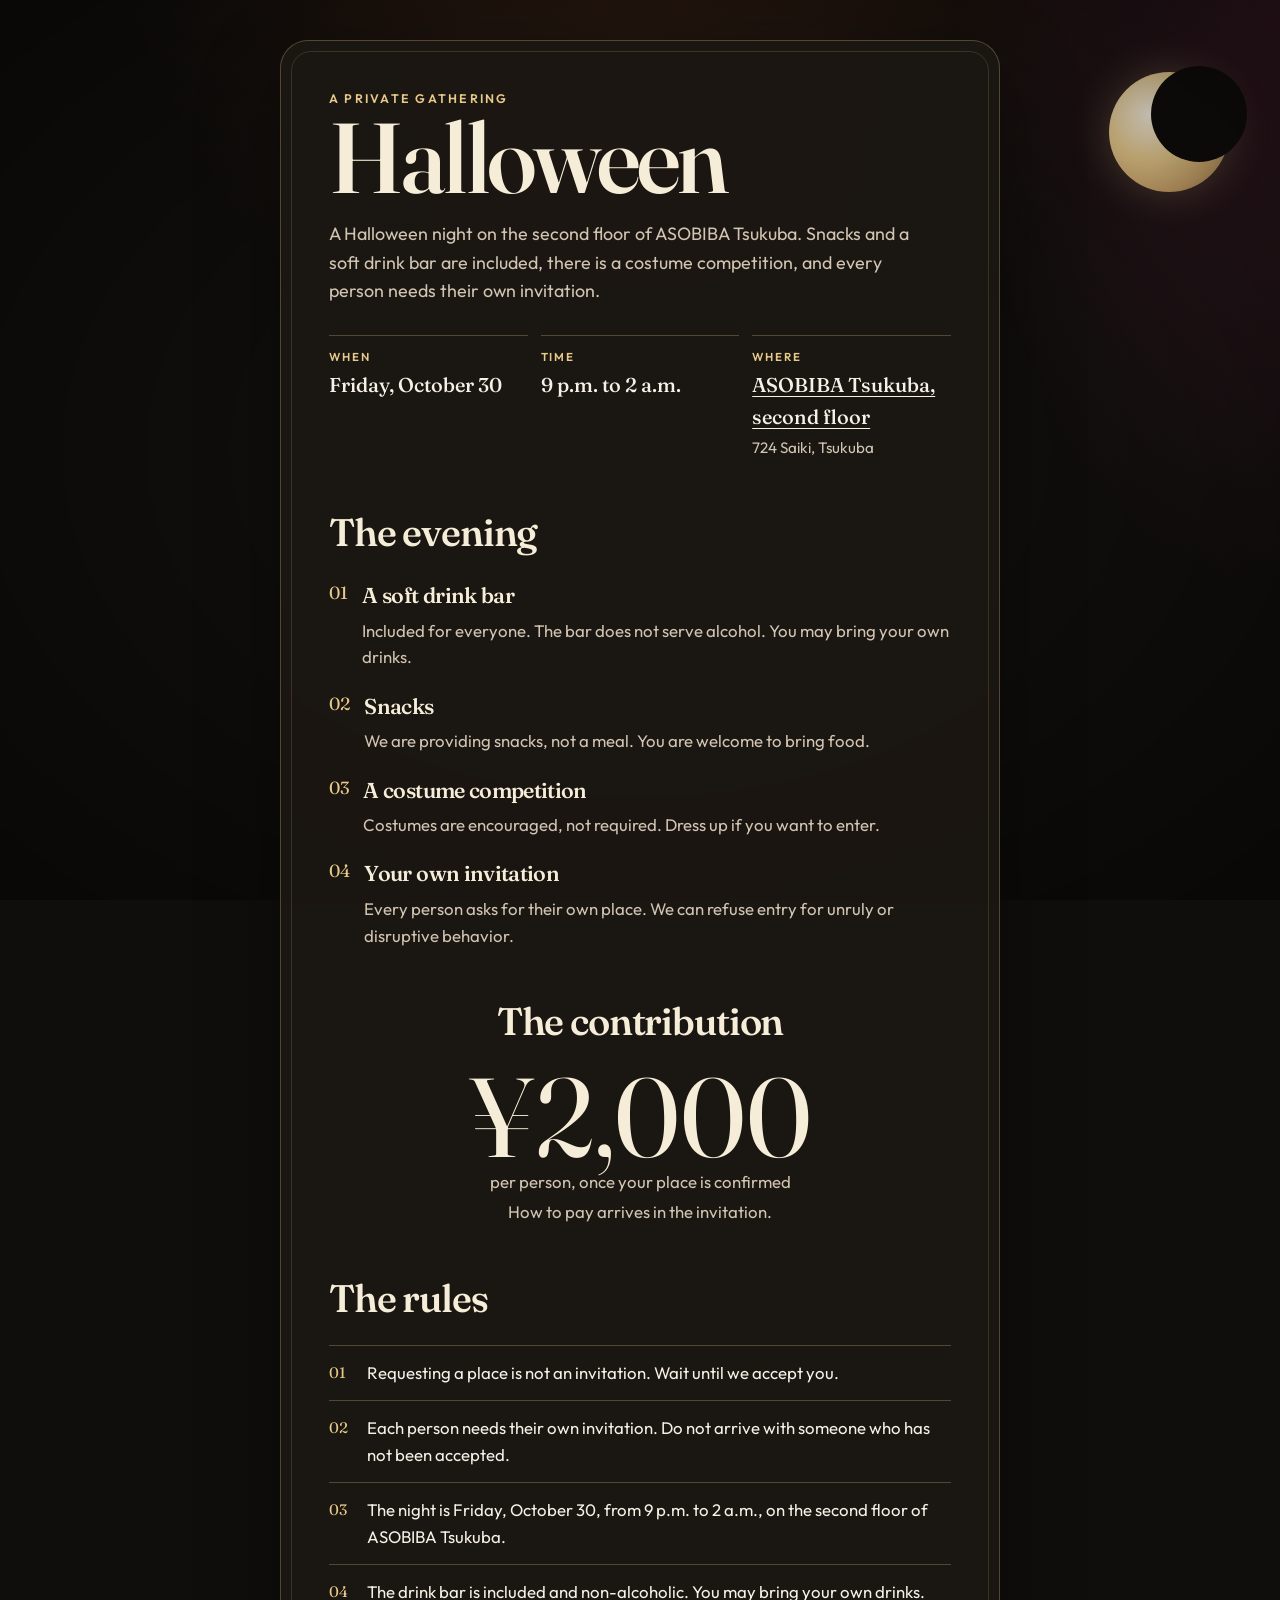
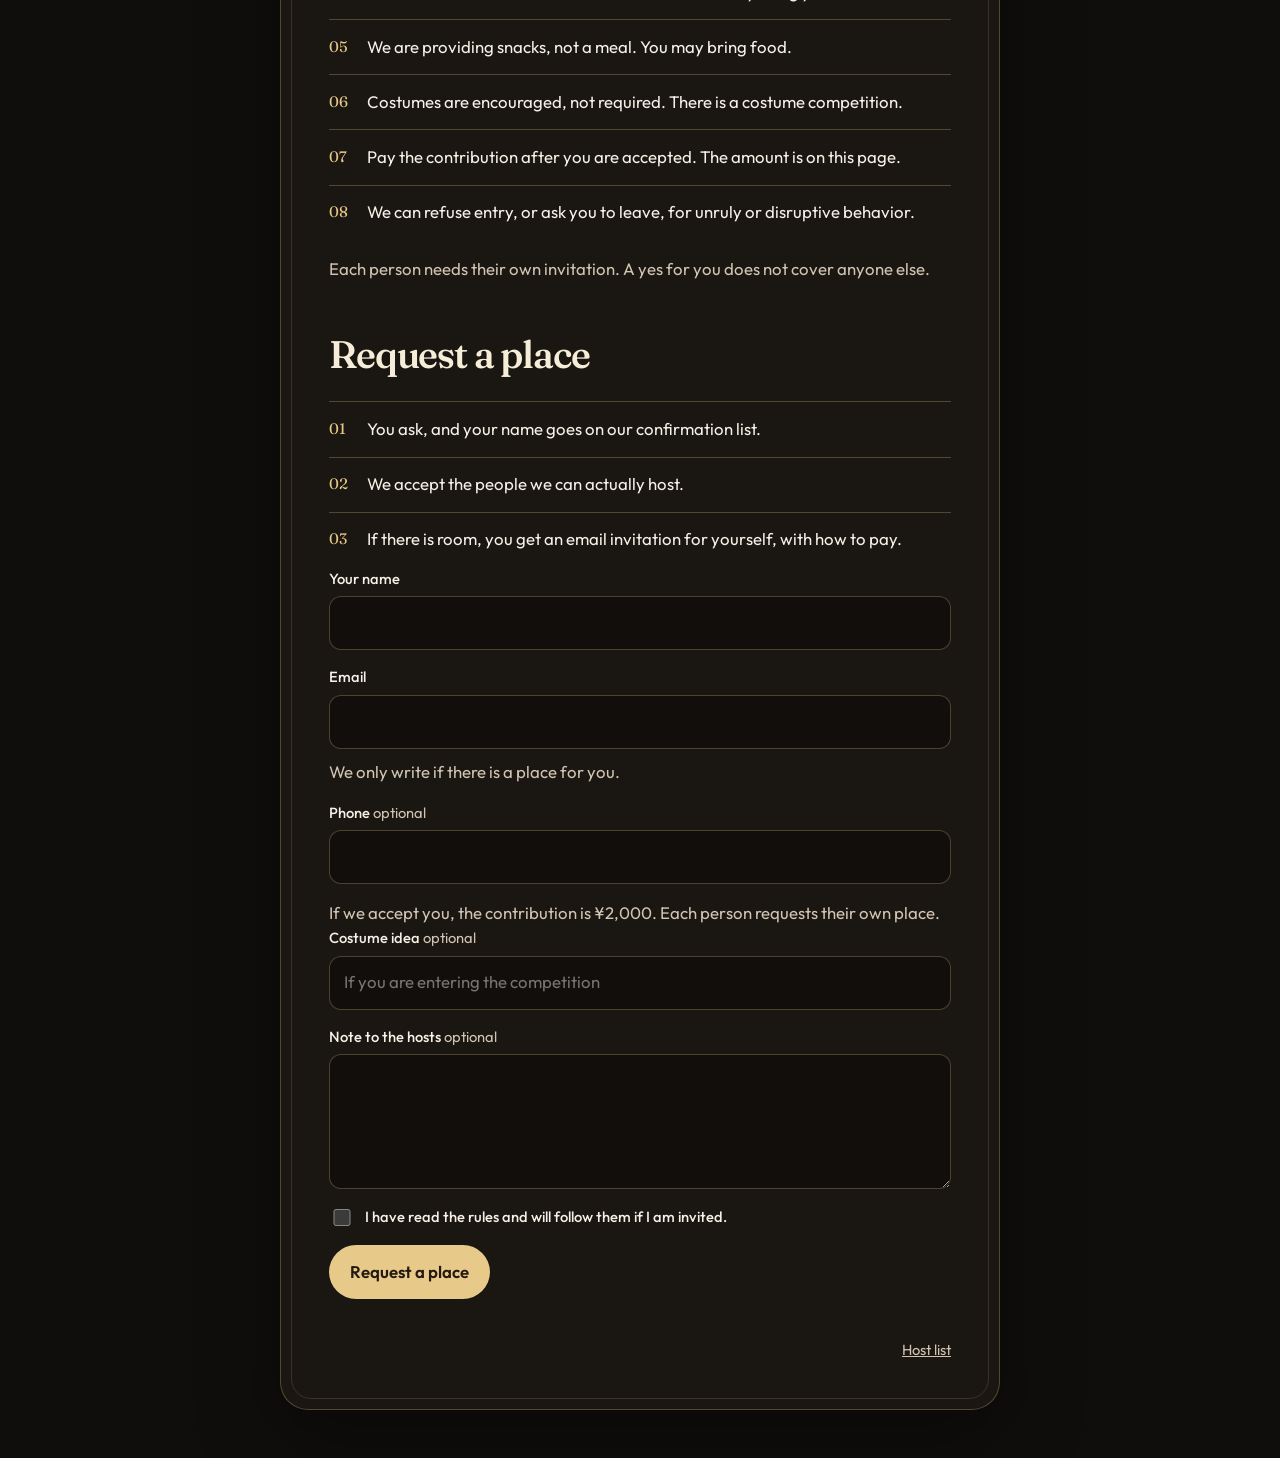
==== index.html @ a23dc23e "Publish the Halloween invitation so guests can request a place. Co-authored-by: Cursor <cursoragent@" ====
<!DOCTYPE html>
<html lang="en">
  <head>
    <meta charset="utf-8" />
    <meta name="viewport" content="width=device-width, initial-scale=1" />
    <title>Halloween — request a place</title>
    <meta
      name="description"
      content="Halloween at ASOBIBA Tsukuba on Friday, October 30, with snacks, a soft drink bar, and a costume competition. Request your own place."
    />
    <meta name="theme-color" content="#100e0c" />
    <link rel="icon" href="favicon.svg" type="image/svg+xml" />
    <link rel="preconnect" href="https://fonts.googleapis.com" />
    <link rel="preconnect" href="https://fonts.gstatic.com" crossorigin />
    <link
      href="https://fonts.googleapis.com/css2?family=Fraunces:opsz,wght@9..144,500;9..144,620&family=Outfit:wght@300;400;500;600&display=swap"
      rel="stylesheet"
    />
    <link rel="stylesheet" href="css/styles.css" />
  </head>
  <body>
    <div class="sky" aria-hidden="true">
      <div class="moon"></div>
    </div>
    <main class="card">
      <p class="banner" id="demo-banner" hidden></p>

      <header class="hero">
        <p class="eyebrow" id="host-line"></p>
        <h1 id="party-name"></h1>
        <p class="lede" id="lede"></p>
        <ul class="facts" id="facts"></ul>
      </header>

      <section class="section" aria-labelledby="evening-title">
        <h2 id="evening-title">The evening</h2>
        <div class="offers" id="offerings"></div>
      </section>

      <section class="section price-block" aria-labelledby="price-title">
        <h2 id="price-title">The contribution</h2>
        <p class="price"><span id="price-amount"></span></p>
        <p class="price-note" id="price-note"></p>
        <p class="quiet" id="payment-public"></p>
      </section>

      <section class="section" aria-labelledby="rules-title">
        <h2 id="rules-title">The rules</h2>
        <ol class="rules" id="rules"></ol>
        <p class="quiet" id="capacity-note"></p>
      </section>

      <section class="section" aria-labelledby="request-title">
        <h2 id="request-title">Request a place</h2>
        <ol class="steps">
          <li>You ask, and your name goes on our confirmation list.</li>
          <li>We accept the people we can actually host.</li>
          <li>If there is room, you get an email invitation for yourself, with how to pay.</li>
        </ol>

        <form id="request-form" novalidate>
          <div class="field">
            <label for="name">Your name</label>
            <input id="name" name="name" type="text" autocomplete="name" maxlength="80" required />
          </div>
          <div class="field">
            <label for="email">Email</label>
            <input id="email" name="email" type="email" autocomplete="email" maxlength="120" required />
            <p class="hint">We only write if there is a place for you.</p>
          </div>
          <div class="field">
            <label for="phone">Phone <span class="optional">optional</span></label>
            <input id="phone" name="phone" type="tel" autocomplete="tel" maxlength="40" />
          </div>
          <p class="hint" id="estimate"></p>
          <div class="field">
            <label for="costume">Costume idea <span class="optional">optional</span></label>
            <input
              id="costume"
              name="costume"
              type="text"
              maxlength="140"
              placeholder="If you are entering the competition"
            />
          </div>
          <div class="field">
            <label for="note">Note to the hosts <span class="optional">optional</span></label>
            <textarea id="note" name="note" maxlength="400" rows="4"></textarea>
          </div>
          <div class="hp" aria-hidden="true">
            <label for="company">Company website</label>
            <input id="company" name="company" type="text" tabindex="-1" autocomplete="off" />
          </div>
          <label class="check">
            <input id="agreed" name="agreed" type="checkbox" value="yes" required />
            <span>I have read the rules and will follow them if I am invited.</span>
          </label>
          <p class="form-error" id="form-error" role="alert" hidden></p>
          <button class="button" id="submit-request" type="submit">Request a place</button>
        </form>

        <div class="success" id="success" hidden>
          <p class="eyebrow">On the list</p>
          <h3>We have your request.</h3>
          <p>
            This is not an invitation yet. If we can host you, we will email
            <strong id="success-email"></strong>
            with how to pay <strong id="success-price"></strong>. This invitation is for you only.
          </p>
        </div>
      </section>

      <footer class="footer">
        <a href="admin.html">Host list</a>
      </footer>
    </main>
    <noscript>
      <p class="card">This invitation needs JavaScript so the request form can run.</p>
    </noscript>
    <script src="js/config.js"></script>
    <script src="js/api.js"></script>
    <script src="js/main.js"></script>
  </body>
</html>
---- css/styles.css ----
:root {
  --bg: #100e0c;
  --paper: rgba(28, 23, 19, 0.92);
  --line: rgba(231, 201, 138, 0.28);
  --gold: #e7c98a;
  --gold-strong: #f6edd8;
  --ember: #d4652f;
  --text: #f6f0e6;
  --muted: #d2c4b2;
  --sage: #c5d2b4;
  --danger: #f0c2b6;
  --shadow: 0 30px 80px rgba(0, 0, 0, 0.35);
  --serif: "Fraunces", "Iowan Old Style", Palatino, Georgia, serif;
  --sans: Outfit, "Avenir Next", "Segoe UI", sans-serif;
}

* { box-sizing: border-box; }

[hidden] { display: none !important; }

html { scroll-behavior: smooth; }

body {
  margin: 0;
  min-height: 100vh;
  color: var(--text);
  color-scheme: dark;
  font-family: var(--sans);
  font-weight: 400;
  font-size: 1.05rem;
  line-height: 1.6;
  background:
    radial-gradient(ellipse 80% 45% at 50% -10%, rgba(212, 101, 47, 0.2), transparent 55%),
    radial-gradient(ellipse 42% 32% at 100% 0%, rgba(92, 36, 62, 0.45), transparent 60%),
    var(--bg);
}

body::after {
  content: "";
  position: fixed;
  inset: 0;
  pointer-events: none;
  background: radial-gradient(ellipse at center, transparent 45%, rgba(0, 0, 0, 0.42) 100%);
}

.sky {
  position: fixed;
  z-index: 0;
  inset: 0;
  pointer-events: none;
}

.moon {
  position: absolute;
  top: 8vh;
  right: max(4vw, 24px);
  width: 92px;
  height: 92px;
  border-radius: 50%;
  background:
    radial-gradient(circle at 35% 35%, #fff8ea, #e7c98a 42%, #c9a36a 70%, #8d6b3e);
  box-shadow: 0 0 40px rgba(231, 201, 138, 0.28);
}

.moon::after {
  content: "";
  position: absolute;
  width: 74px;
  height: 74px;
  border-radius: 50%;
  background: var(--bg);
  top: -6px;
  right: -18px;
}

.card {
  position: relative;
  z-index: 1;
  width: min(720px, calc(100% - 1.5rem));
  margin: 2.5rem auto 3rem;
  padding: clamp(1.4rem, 4vw, 3rem);
  background: var(--paper);
  border: 1px solid var(--line);
  border-radius: 28px;
  box-shadow: var(--shadow);
  backdrop-filter: blur(8px);
}

.card::before {
  content: "";
  position: absolute;
  inset: 10px;
  border: 1px solid rgba(231, 201, 138, 0.16);
  border-radius: 20px;
  pointer-events: none;
}

.card-wide { width: min(920px, calc(100% - 1.5rem)); }

.hero, .section, .footer, .admin-header { position: relative; }

.eyebrow {
  margin: 0 0 0.4rem;
  color: var(--gold);
  font-size: 0.78rem;
  font-weight: 600;
  letter-spacing: 0.18em;
  text-transform: uppercase;
}

h1, h2, h3 { font-family: var(--serif); font-weight: 560; letter-spacing: -0.03em; }

h1 {
  margin: 0;
  font-size: clamp(3.4rem, 12vw, 6.2rem);
  line-height: 0.86;
  color: var(--gold-strong);
}

h2 {
  margin: 0 0 1rem;
  font-size: clamp(1.8rem, 4vw, 2.4rem);
  color: var(--gold-strong);
}

h3 { margin: 0; font-size: 1.35rem; color: var(--gold-strong); }

.lede { margin: 1.2rem 0 0; max-width: 38rem; color: var(--muted); font-size: 1.12rem; }

.facts {
  display: grid;
  gap: 0.8rem;
  margin: 1.8rem 0 0;
  padding: 0;
  list-style: none;
}

.facts li {
  padding-top: 0.75rem;
  border-top: 1px solid var(--line);
}

.facts span {
  display: block;
  color: var(--gold);
  font-size: 0.72rem;
  font-weight: 600;
  letter-spacing: 0.16em;
  text-transform: uppercase;
}

.facts a,
.facts strong {
  display: block;
  margin-top: 0.2rem;
  color: inherit;
  font-family: var(--serif);
  font-size: 1.25rem;
  font-weight: 500;
  text-decoration-thickness: 1px;
  text-underline-offset: 0.18em;
}

.facts .fact-address {
  display: block;
  margin-top: 0.15rem;
  color: var(--muted);
  font-size: 0.95rem;
  font-weight: 400;
  letter-spacing: 0;
  text-transform: none;
}

.section { margin-top: 2.6rem; }

.offers { display: grid; gap: 1.15rem; }

.offer { display: grid; grid-template-columns: auto 1fr; gap: 0.9rem; }

.offer-index {
  color: var(--gold);
  font-family: var(--serif);
  font-size: 1.1rem;
}

.offer p, .quiet, .hint, .price-note { margin: 0.25rem 0 0; color: var(--muted); }

.price-block { text-align: center; }

.price { margin: 0; }

.price span {
  font-family: var(--serif);
  font-size: clamp(4.2rem, 14vw, 7rem);
  line-height: 0.85;
  color: var(--gold-strong);
}

.price-note { font-size: 1.05rem; }

.rules, .steps { margin: 0; padding: 0; list-style: none; counter-reset: item; }

.rules li, .steps li {
  position: relative;
  margin: 0;
  padding: 0.85rem 0 0.85rem 2.4rem;
  border-top: 1px solid var(--line);
  counter-increment: item;
}

.rules li::before, .steps li::before {
  content: counter(item, decimal-leading-zero);
  position: absolute;
  left: 0;
  top: 0.9rem;
  color: var(--gold);
  font-family: var(--serif);
  font-size: 0.95rem;
}

.capacity-note, #capacity-note { margin-top: 1rem; }

.field { display: grid; gap: 0.35rem; margin-bottom: 0.95rem; }

label { font-size: 0.92rem; font-weight: 500; }

.optional { color: var(--muted); font-weight: 400; }

input[type="checkbox"] { accent-color: #e7c98a; }

input, select, textarea {
  width: 100%;
  padding: 0.8rem 0.9rem;
  color: var(--text);
  font: inherit;
  background: rgba(10, 8, 7, 0.45);
  border: 1px solid var(--line);
  border-radius: 12px;
}

textarea { resize: vertical; }

input:focus, select:focus, textarea:focus {
  outline: 2px solid var(--gold);
  outline-offset: 1px;
  border-color: transparent;
}

.check {
  display: flex;
  gap: 0.7rem;
  align-items: flex-start;
  margin: 0.4rem 0 1rem;
}

.check input { width: 1.1rem; height: 1.1rem; margin-top: 0.25rem; }

.button {
  appearance: none;
  border: 0;
  border-radius: 999px;
  padding: 0.85rem 1.3rem;
  background: var(--gold);
  color: #24180f;
  font: inherit;
  font-weight: 600;
  cursor: pointer;
}

.button:hover { background: var(--gold-strong); }

.button:disabled { opacity: 0.6; cursor: wait; }

.button:focus-visible, .chip:focus-visible, .text-link:focus-visible {
  outline: 2px solid var(--gold-strong);
  outline-offset: 3px;
}

.button-quiet {
  background: transparent;
  color: var(--gold-strong);
  border: 1px solid var(--line);
}

.button-quiet:hover { background: rgba(231, 201, 138, 0.08); }

.form-error {
  margin: 0 0 0.8rem;
  color: var(--danger);
}

.success {
  padding: 1.2rem 0 0.2rem;
  border-top: 1px solid var(--line);
}

.success h3 { margin: 0.2rem 0 0.6rem; font-size: 2.2rem; }

.footer {
  display: flex;
  justify-content: flex-end;
  margin-top: 2.4rem;
}

.text-link, .footer a {
  color: var(--muted);
  font-size: 0.92rem;
}

.banner {
  position: relative;
  margin: 0 0 1.4rem;
  padding: 0.85rem 1rem;
  color: #f8e7dc;
  background: rgba(212, 101, 47, 0.12);
  border: 1px solid rgba(212, 101, 47, 0.45);
  border-radius: 14px;
}

.hp {
  position: absolute;
  left: -9999px;
  height: 0;
  overflow: hidden;
}

.admin-header {
  display: flex;
  justify-content: space-between;
  gap: 1rem;
  align-items: flex-end;
  margin-bottom: 1.4rem;
}

.admin-header h1 { font-size: clamp(2.6rem, 8vw, 4.4rem); }

.stack { max-width: 28rem; }

.toolbar, .toolbar-actions, .filters, .guest-actions, .guest-head {
  display: flex;
  flex-wrap: wrap;
  gap: 0.6rem;
  align-items: center;
}

.toolbar { justify-content: space-between; margin-bottom: 0.8rem; }

.toolbar p, .meter p, .mail-line { margin: 0; color: var(--muted); }

.meter { margin: 0.4rem 0 1rem; }

.meter-track {
  height: 8px;
  border-radius: 999px;
  background: rgba(255, 255, 255, 0.08);
  overflow: hidden;
}

.meter-fill {
  height: 100%;
  width: 0;
  background: var(--gold);
}

.meter.over .meter-fill { background: var(--ember); }

.filters { margin: 1rem 0; }

.chip {
  border: 1px solid var(--line);
  border-radius: 999px;
  padding: 0.35rem 0.75rem;
  background: transparent;
  color: var(--muted);
  font: inherit;
  cursor: pointer;
}

.chip.is-selected {
  color: #24180f;
  background: var(--gold);
  border-color: var(--gold);
}

.guest-card {
  margin-top: 0.8rem;
  padding: 1rem;
  border: 1px solid var(--line);
  border-radius: 16px;
}

.guest-head { justify-content: space-between; }

.guest-body { overflow-wrap: anywhere; }
.guest-body p { margin: 0.35rem 0; }

.guest-actions { margin-top: 0.8rem; }

.pill {
  border-radius: 999px;
  padding: 0.15rem 0.6rem;
  font-size: 0.78rem;
  letter-spacing: 0.08em;
  text-transform: uppercase;
}

.pill-pending { color: #24180f; background: var(--gold); }
.pill-accepted { color: #1c2418; background: var(--sage); }
.pill-declined { color: var(--muted); border: 1px solid var(--line); }

::selection { background: rgba(231, 201, 138, 0.35); }

@media (min-width: 700px) {
  .facts { grid-template-columns: repeat(3, 1fr); }
  .moon { width: 120px; height: 120px; }
  .moon::after { width: 96px; height: 96px; }
}

@media (prefers-reduced-motion: reduce) {
  html { scroll-behavior: auto; }
}

@media (max-width: 1040px) {
  .moon { display: none; }
}

@media (max-width: 640px) {
  .card { margin-top: 5.5rem; }
  .moon { width: 64px; height: 64px; top: 1rem; }
  .moon::after { width: 52px; height: 52px; }
  .admin-header { align-items: flex-start; flex-direction: column; }
}
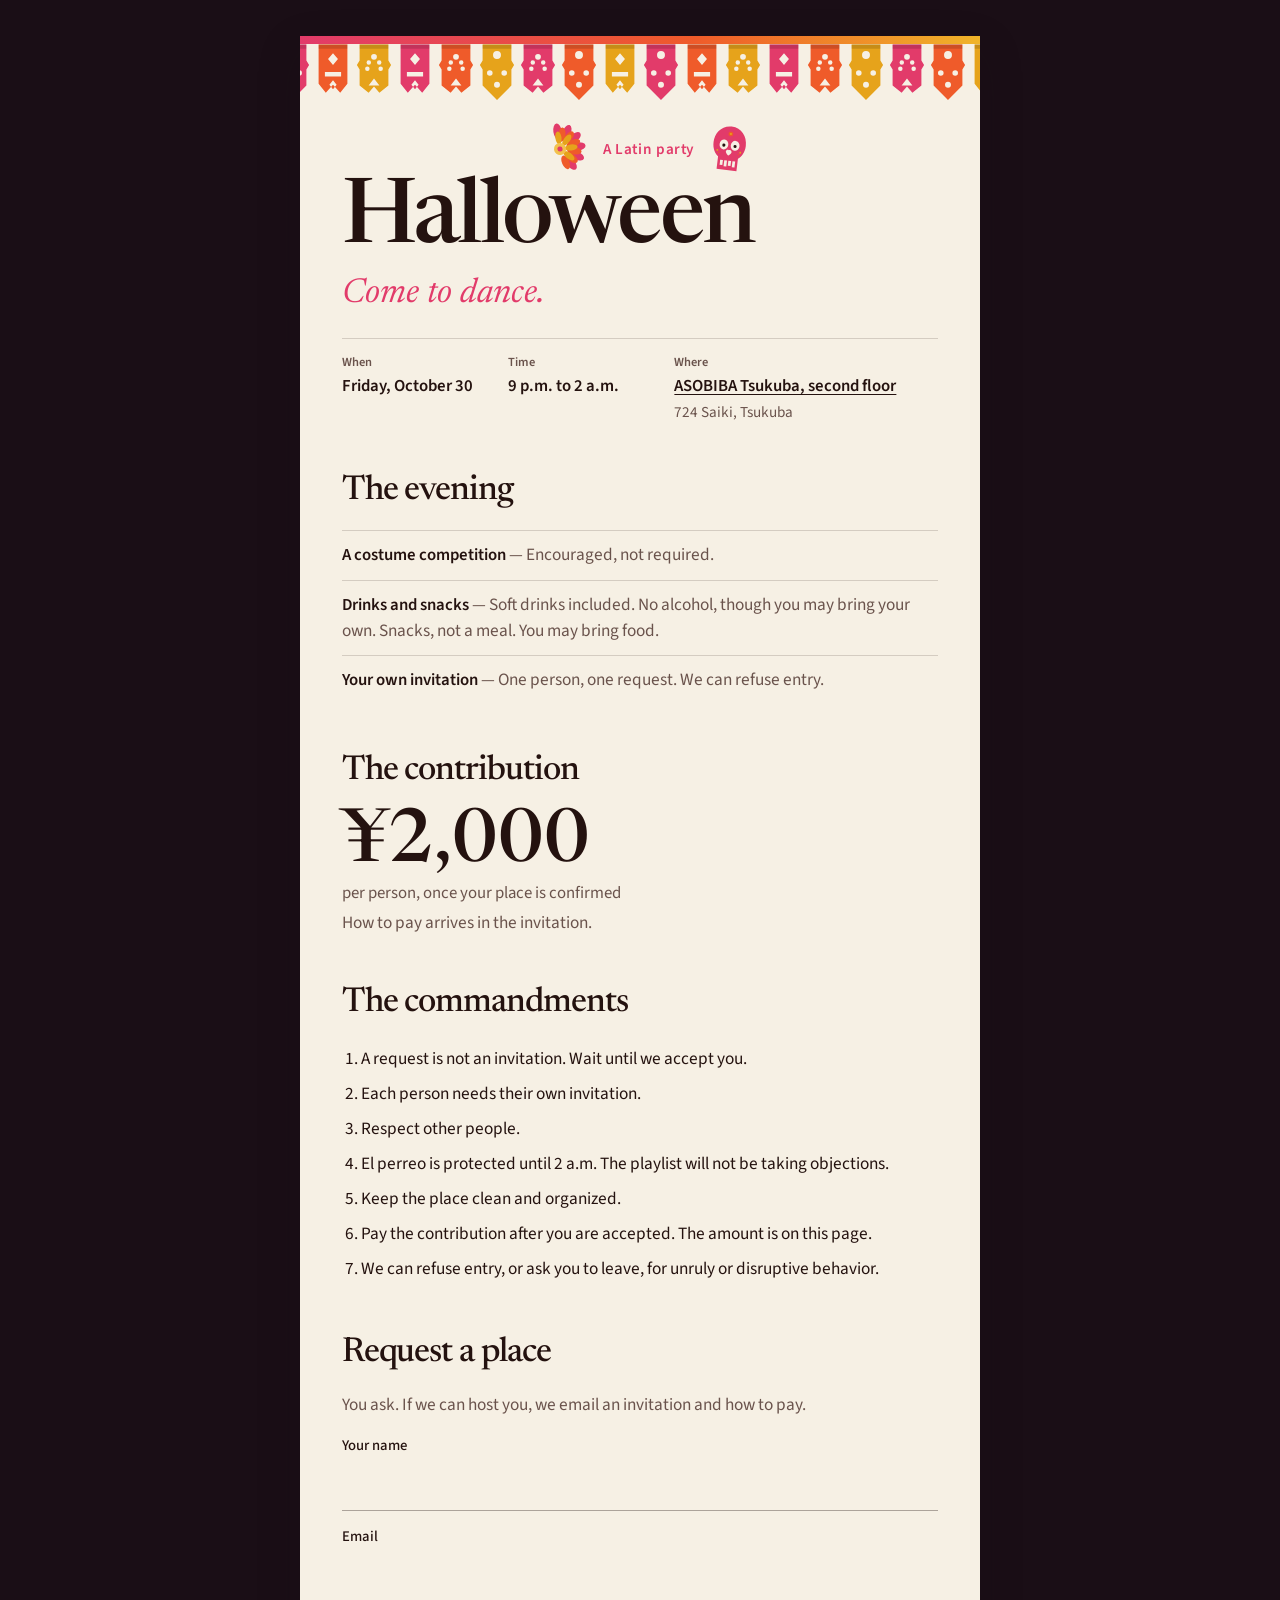
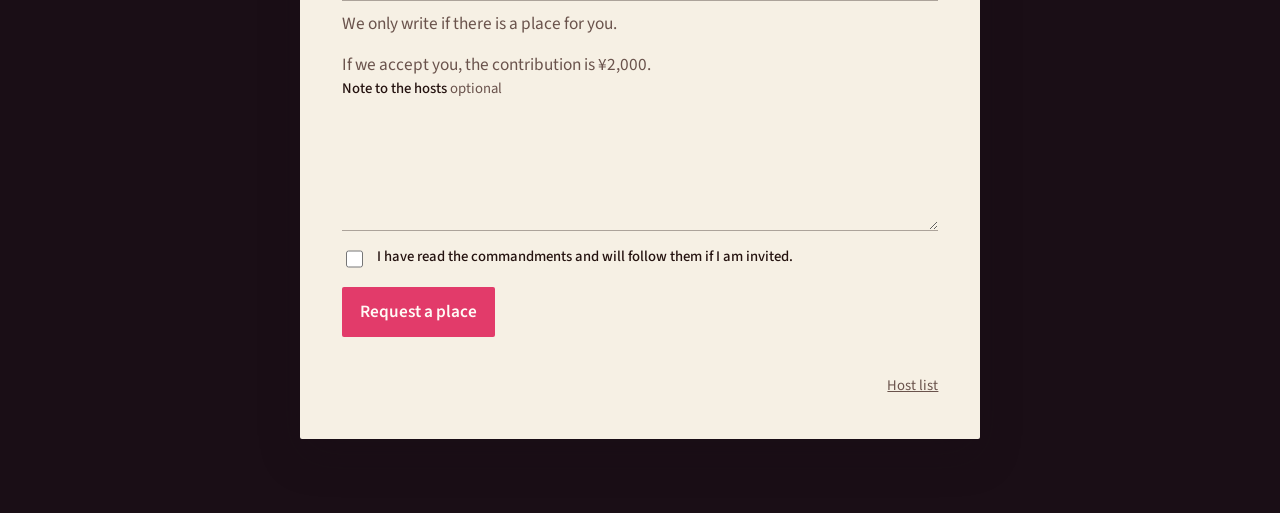
==== commit 91ce2ab7: "Restyle the invitation as a Latin flyer so the party reads in one glance. Co-authored-by: Cursor <cu" ====
--- a/index.html
+++ b/index.html
@@ -6,14 +6,14 @@
     <title>Halloween — request a place</title>
     <meta
       name="description"
-      content="Halloween at ASOBIBA Tsukuba on Friday, October 30, with snacks, a soft drink bar, and a costume competition. Request your own place."
+      content="A Latin party for Halloween at ASOBIBA Tsukuba on Friday, October 30."
     />
-    <meta name="theme-color" content="#100e0c" />
+    <meta name="theme-color" content="#1a0e16" />
     <link rel="icon" href="favicon.svg" type="image/svg+xml" />
     <link rel="preconnect" href="https://fonts.googleapis.com" />
     <link rel="preconnect" href="https://fonts.gstatic.com" crossorigin />
     <link
-      href="https://fonts.googleapis.com/css2?family=Fraunces:opsz,wght@9..144,500;9..144,620&family=Outfit:wght@300;400;500;600&display=swap"
+      href="https://fonts.googleapis.com/css2?family=Newsreader:opsz,wght@6..72,500;6..72,600&family=Source+Sans+3:ital,wght@0,400;0,600;1,400&display=swap"
       rel="stylesheet"
     />
     <link rel="stylesheet" href="css/styles.css" />
@@ -26,7 +26,79 @@
       <p class="banner" id="demo-banner" hidden></p>
 
       <header class="hero">
-        <p class="eyebrow" id="host-line"></p>
+        <div class="picado" aria-hidden="true">
+          <svg class="flag" style="color:#e23b6a" viewBox="0 0 40 64"><use href="#flag-a"/></svg>
+          <svg class="flag" style="color:#ef5b2a" viewBox="0 0 40 64"><use href="#flag-b"/></svg>
+          <svg class="flag" style="color:#e6a31b" viewBox="0 0 40 64"><use href="#flag-c"/></svg>
+          <svg class="flag" style="color:#e23b6a" viewBox="0 0 40 64"><use href="#flag-b"/></svg>
+          <svg class="flag" style="color:#ef5b2a" viewBox="0 0 40 64"><use href="#flag-c"/></svg>
+          <svg class="flag" style="color:#e6a31b" viewBox="0 0 40 64"><use href="#flag-a"/></svg>
+          <svg class="flag" style="color:#e23b6a" viewBox="0 0 40 64"><use href="#flag-c"/></svg>
+          <svg class="flag" style="color:#ef5b2a" viewBox="0 0 40 64"><use href="#flag-a"/></svg>
+          <svg class="flag" style="color:#e6a31b" viewBox="0 0 40 64"><use href="#flag-b"/></svg>
+          <svg class="flag" style="color:#e23b6a" viewBox="0 0 40 64"><use href="#flag-a"/></svg>
+          <svg class="flag" style="color:#ef5b2a" viewBox="0 0 40 64"><use href="#flag-b"/></svg>
+          <svg class="flag" style="color:#e6a31b" viewBox="0 0 40 64"><use href="#flag-c"/></svg>
+          <svg class="flag" style="color:#e23b6a" viewBox="0 0 40 64"><use href="#flag-b"/></svg>
+          <svg class="flag" style="color:#ef5b2a" viewBox="0 0 40 64"><use href="#flag-c"/></svg>
+          <svg class="flag" style="color:#e6a31b" viewBox="0 0 40 64"><use href="#flag-a"/></svg>
+          <svg class="flag" style="color:#e23b6a" viewBox="0 0 40 64"><use href="#flag-c"/></svg>
+          <svg class="flag" style="color:#ef5b2a" viewBox="0 0 40 64"><use href="#flag-a"/></svg>
+          <svg class="flag" style="color:#e6a31b" viewBox="0 0 40 64"><use href="#flag-b"/></svg>
+        </div>
+        <div class="mast">
+          <svg class="mark mark-flower" viewBox="0 0 72 72" aria-hidden="true">
+            <g fill="#e23b6a">
+              <ellipse cx="36" cy="14" rx="5.2" ry="10"/>
+              <ellipse cx="36" cy="14" rx="5.2" ry="10" transform="rotate(30 36 36)"/>
+              <ellipse cx="36" cy="14" rx="5.2" ry="10" transform="rotate(60 36 36)"/>
+              <ellipse cx="36" cy="14" rx="5.2" ry="10" transform="rotate(90 36 36)"/>
+              <ellipse cx="36" cy="14" rx="5.2" ry="10" transform="rotate(120 36 36)"/>
+              <ellipse cx="36" cy="14" rx="5.2" ry="10" transform="rotate(150 36 36)"/>
+            </g>
+            <g fill="#ef5b2a">
+              <ellipse cx="36" cy="18" rx="4.6" ry="9" transform="rotate(15 36 36)"/>
+              <ellipse cx="36" cy="18" rx="4.6" ry="9" transform="rotate(45 36 36)"/>
+              <ellipse cx="36" cy="18" rx="4.6" ry="9" transform="rotate(75 36 36)"/>
+              <ellipse cx="36" cy="18" rx="4.6" ry="9" transform="rotate(105 36 36)"/>
+              <ellipse cx="36" cy="18" rx="4.6" ry="9" transform="rotate(135 36 36)"/>
+              <ellipse cx="36" cy="18" rx="4.6" ry="9" transform="rotate(165 36 36)"/>
+            </g>
+            <g fill="#e6a31b">
+              <ellipse cx="36" cy="22" rx="3.8" ry="8"/>
+              <ellipse cx="36" cy="22" rx="3.8" ry="8" transform="rotate(45 36 36)"/>
+              <ellipse cx="36" cy="22" rx="3.8" ry="8" transform="rotate(90 36 36)"/>
+              <ellipse cx="36" cy="22" rx="3.8" ry="8" transform="rotate(135 36 36)"/>
+            </g>
+            <circle cx="36" cy="36" r="7.5" fill="#f2c14d"/>
+            <circle cx="36" cy="36" r="3.2" fill="#e23b6a"/>
+          </svg>
+          <p class="eyebrow" id="host-line"></p>
+          <svg class="mark mark-skull" viewBox="0 0 64 78" aria-hidden="true">
+            <path fill="#e23b6a" d="M32 2C16 2 6 15 6 30c0 11 5 18 10 22v20h32V52c5-4 10-11 10-22C58 15 48 2 32 2z"/>
+            <ellipse cx="23" cy="32" rx="7" ry="8" fill="#f6f0e4"/>
+            <ellipse cx="41" cy="32" rx="7" ry="8" fill="#f6f0e4"/>
+            <circle cx="23" cy="33" r="2.5" fill="#24120f"/>
+            <circle cx="41" cy="33" r="2.5" fill="#24120f"/>
+            <path fill="#f6f0e4" d="M32 49c0 0-4.6-3.6-4.6-6.1 0-1.9 1.6-3.2 3.1-3.2.9 0 1.5.5 1.5.5s.6-.5 1.5-.5c1.5 0 3.1 1.3 3.1 3.2C36.6 45.4 32 49 32 49z"/>
+            <g fill="#f6f0e4">
+              <rect x="20" y="57" width="4.4" height="8"/>
+              <rect x="26.6" y="57" width="4.4" height="9.5"/>
+              <rect x="33.2" y="57" width="4.4" height="8"/>
+              <rect x="39.8" y="57" width="4.4" height="9.5"/>
+            </g>
+            <g fill="#ef5b2a">
+              <ellipse cx="32" cy="14" rx="2.2" ry="4.2"/>
+              <ellipse cx="32" cy="14" rx="2.2" ry="4.2" transform="rotate(60 32 14)"/>
+              <ellipse cx="32" cy="14" rx="2.2" ry="4.2" transform="rotate(120 32 14)"/>
+            </g>
+            <circle cx="32" cy="14" r="1.7" fill="#e6a31b"/>
+            <circle cx="13.5" cy="42" r="1.5" fill="#e6a31b"/>
+            <circle cx="16.2" cy="45.4" r="1.05" fill="#ef5b2a"/>
+            <circle cx="50.5" cy="42" r="1.5" fill="#e6a31b"/>
+            <circle cx="47.8" cy="45.4" r="1.05" fill="#ef5b2a"/>
+          </svg>
+        </div>
         <h1 id="party-name"></h1>
         <p class="lede" id="lede"></p>
         <ul class="facts" id="facts"></ul>
@@ -45,18 +117,14 @@
       </section>
 
       <section class="section" aria-labelledby="rules-title">
-        <h2 id="rules-title">The rules</h2>
+        <h2 id="rules-title">The commandments</h2>
         <ol class="rules" id="rules"></ol>
         <p class="quiet" id="capacity-note"></p>
       </section>
 
       <section class="section" aria-labelledby="request-title">
         <h2 id="request-title">Request a place</h2>
-        <ol class="steps">
-          <li>You ask, and your name goes on our confirmation list.</li>
-          <li>We accept the people we can actually host.</li>
-          <li>If there is room, you get an email invitation for yourself, with how to pay.</li>
-        </ol>
+        <p class="quiet ask-line">You ask. If we can host you, we email an invitation and how to pay.</p>
 
         <form id="request-form" novalidate>
           <div class="field">
@@ -68,21 +136,7 @@
             <input id="email" name="email" type="email" autocomplete="email" maxlength="120" required />
             <p class="hint">We only write if there is a place for you.</p>
           </div>
-          <div class="field">
-            <label for="phone">Phone <span class="optional">optional</span></label>
-            <input id="phone" name="phone" type="tel" autocomplete="tel" maxlength="40" />
-          </div>
           <p class="hint" id="estimate"></p>
-          <div class="field">
-            <label for="costume">Costume idea <span class="optional">optional</span></label>
-            <input
-              id="costume"
-              name="costume"
-              type="text"
-              maxlength="140"
-              placeholder="If you are entering the competition"
-            />
-          </div>
           <div class="field">
             <label for="note">Note to the hosts <span class="optional">optional</span></label>
             <textarea id="note" name="note" maxlength="400" rows="4"></textarea>
@@ -93,7 +147,7 @@
           </div>
           <label class="check">
             <input id="agreed" name="agreed" type="checkbox" value="yes" required />
-            <span>I have read the rules and will follow them if I am invited.</span>
+            <span>I have read the commandments and will follow them if I am invited.</span>
           </label>
           <p class="form-error" id="form-error" role="alert" hidden></p>
           <button class="button" id="submit-request" type="submit">Request a place</button>
@@ -117,6 +171,22 @@
     <noscript>
       <p class="card">This invitation needs JavaScript so the request form can run.</p>
     </noscript>
+    <svg width="0" height="0" aria-hidden="true" focusable="false">
+      <defs>
+        <symbol id="flag-a" viewBox="0 0 40 64">
+          <path fill="currentColor" fill-rule="evenodd" d="M4 0H36V18L39 23L36 28V46L20 62L4 46V28L1 23L4 18Z M15.6 12A4.4 4.4 0 1 0 24.4 12A4.4 4.4 0 1 0 15.6 12Z M8.9 32A3.1 3.1 0 1 0 15.1 32A3.1 3.1 0 1 0 8.9 32Z M24.9 32A3.1 3.1 0 1 0 31.1 32A3.1 3.1 0 1 0 24.9 32Z M16.7 45A3.3 3.3 0 1 0 23.3 45A3.3 3.3 0 1 0 16.7 45Z"/>
+          <path fill="#000" opacity=".14" d="M4 0H36V5H4Z"/>
+        </symbol>
+        <symbol id="flag-b" viewBox="0 0 40 64">
+          <path fill="currentColor" fill-rule="evenodd" d="M4 0H36V44L28 54L20 45L12 54L4 44Z M20 10L25.5 16.5L20 23L14.5 16.5Z M11 31H29V36H11Z M20 40L24 45L20 50L16 45Z"/>
+          <path fill="#000" opacity=".14" d="M4 0H36V5H4Z"/>
+        </symbol>
+        <symbol id="flag-c" viewBox="0 0 40 64">
+          <path fill="currentColor" fill-rule="evenodd" d="M4 0H36V18L39 23L36 28V46L26 54L20 47L14 54L4 46V28L1 23L4 18Z M16.8 14A3.2 3.2 0 1 0 23.2 14A3.2 3.2 0 1 0 16.8 14Z M11.7 20.2A2.5 2.5 0 1 0 16.7 20.2A2.5 2.5 0 1 0 11.7 20.2Z M23.3 20.2A2.5 2.5 0 1 0 28.3 20.2A2.5 2.5 0 1 0 23.3 20.2Z M10.1 27.4A2.5 2.5 0 1 0 15.1 27.4A2.5 2.5 0 1 0 10.1 27.4Z M24.9 27.4A2.5 2.5 0 1 0 29.9 27.4A2.5 2.5 0 1 0 24.9 27.4Z M20 38L26 46H14Z"/>
+          <path fill="#000" opacity=".14" d="M4 0H36V5H4Z"/>
+        </symbol>
+      </defs>
+    </svg>
     <script src="js/config.js"></script>
     <script src="js/api.js"></script>
     <script src="js/main.js"></script>
--- a/css/styles.css
+++ b/css/styles.css
@@ -1,17 +1,17 @@
 :root {
-  --bg: #100e0c;
-  --paper: rgba(28, 23, 19, 0.92);
-  --line: rgba(231, 201, 138, 0.28);
-  --gold: #e7c98a;
-  --gold-strong: #f6edd8;
-  --ember: #d4652f;
-  --text: #f6f0e6;
-  --muted: #d2c4b2;
-  --sage: #c5d2b4;
-  --danger: #f0c2b6;
-  --shadow: 0 30px 80px rgba(0, 0, 0, 0.35);
-  --serif: "Fraunces", "Iowan Old Style", Palatino, Georgia, serif;
-  --sans: Outfit, "Avenir Next", "Segoe UI", sans-serif;
+  --bg: #1a0e16;
+  --paper: #f6f0e4;
+  --line: rgba(36, 18, 16, 0.16);
+  --gold: #e23b6a;
+  --gold-strong: #24120f;
+  --ember: #ef5b2a;
+  --text: #24120f;
+  --muted: #6a534c;
+  --sage: #2f6b45;
+  --danger: #9d243c;
+  --shadow: 0 16px 40px rgba(26, 14, 22, 0.28);
+  --serif: Newsreader, "Iowan Old Style", Palatino, Georgia, serif;
+  --sans: "Source Sans 3", "Segoe UI", sans-serif;
 }
 
 * { box-sizing: border-box; }
@@ -24,31 +24,15 @@
   margin: 0;
   min-height: 100vh;
   color: var(--text);
-  color-scheme: dark;
+  color-scheme: light;
   font-family: var(--sans);
   font-weight: 400;
-  font-size: 1.05rem;
-  line-height: 1.6;
-  background:
-    radial-gradient(ellipse 80% 45% at 50% -10%, rgba(212, 101, 47, 0.2), transparent 55%),
-    radial-gradient(ellipse 42% 32% at 100% 0%, rgba(92, 36, 62, 0.45), transparent 60%),
-    var(--bg);
-}
-
-body::after {
-  content: "";
-  position: fixed;
-  inset: 0;
-  pointer-events: none;
-  background: radial-gradient(ellipse at center, transparent 45%, rgba(0, 0, 0, 0.42) 100%);
-}
-
-.sky {
-  position: fixed;
-  z-index: 0;
-  inset: 0;
-  pointer-events: none;
-}
+  font-size: 1.08rem;
+  line-height: 1.5;
+  background: var(--bg);
+}
+
+.sky { display: none; }
 
 .moon {
   position: absolute;
@@ -76,22 +60,24 @@
 .card {
   position: relative;
   z-index: 1;
-  width: min(720px, calc(100% - 1.5rem));
-  margin: 2.5rem auto 3rem;
-  padding: clamp(1.4rem, 4vw, 3rem);
+  width: min(680px, calc(100% - 2rem));
+  margin: 2.25rem auto 3rem;
+  padding: clamp(1.6rem, 4vw, 2.6rem);
+  padding-top: calc(clamp(1.6rem, 4vw, 2.6rem) + 6px);
   background: var(--paper);
-  border: 1px solid var(--line);
-  border-radius: 28px;
+  border-radius: 2px;
   box-shadow: var(--shadow);
-  backdrop-filter: blur(8px);
 }
 
 .card::before {
   content: "";
   position: absolute;
-  inset: 10px;
-  border: 1px solid rgba(231, 201, 138, 0.16);
-  border-radius: 20px;
+  z-index: 2;
+  top: 0;
+  left: 0;
+  right: 0;
+  height: 8px;
+  background: linear-gradient(90deg, #e23b6a 0%, #ef5b2a 58%, #f0b429 100%);
   pointer-events: none;
 }
 
@@ -99,66 +85,122 @@
 
 .hero, .section, .footer, .admin-header { position: relative; }
 
+.picado {
+  position: relative;
+  z-index: 1;
+  display: flex;
+  justify-content: center;
+  gap: 5px;
+  margin: calc(-1 * clamp(1.6rem, 4vw, 2.6rem) + 2px) calc(-1 * clamp(1.6rem, 4vw, 2.6rem)) 1.15rem;
+  overflow: hidden;
+  pointer-events: none;
+  user-select: none;
+}
+
+.flag {
+  display: block;
+  width: 36px;
+  height: 58px;
+  flex: none;
+}
+
+.mast {
+  display: flex;
+  align-items: center;
+  justify-content: center;
+  gap: 0.85rem;
+  margin: 0 0 0.15rem;
+}
+
+.mast .eyebrow { margin: 0; }
+
+.mark { display: block; flex: none; overflow: visible; }
+
+.mark-flower {
+  width: 58px;
+  height: 58px;
+  transform: rotate(-8deg);
+}
+
+.mark-skull {
+  width: 40px;
+  height: 49px;
+  transform: rotate(7deg);
+}
+
 .eyebrow {
-  margin: 0 0 0.4rem;
+  margin: 0 0 0.35rem;
   color: var(--gold);
+  font-size: 0.95rem;
+  font-weight: 600;
+  letter-spacing: 0.04em;
+}
+
+h1, h2, h3 { font-family: var(--serif); font-weight: 560; letter-spacing: -0.03em; }
+
+h1 {
+  margin: 0;
+  font-size: clamp(3.6rem, 12vw, 5.6rem);
+  font-weight: 500;
+  line-height: 0.9;
+  color: var(--text);
+}
+
+h2 {
+  margin: 0 0 0.8rem;
+  font-size: clamp(1.7rem, 4vw, 2.15rem);
+  font-weight: 500;
+  color: var(--text);
+}
+
+h3 {
+  margin: 0;
+  font-family: var(--sans);
+  font-size: 1.05rem;
+  font-weight: 600;
+  letter-spacing: 0;
+  color: var(--text);
+}
+
+.lede {
+  margin: 0.8rem 0 0;
+  max-width: 36rem;
+  color: var(--gold);
+  font-family: var(--serif);
+  font-size: clamp(1.7rem, 3.4vw, 2.15rem);
+  font-style: italic;
+  line-height: 1.2;
+}
+
+.facts {
+  display: flex;
+  flex-wrap: wrap;
+  gap: 0.35rem 1.4rem;
+  margin: 1.4rem 0 0;
+  padding: 0.9rem 0 0;
+  list-style: none;
+  border-top: 1px solid var(--line);
+}
+
+.facts li { padding: 0; }
+
+.facts span {
+  display: block;
+  color: var(--muted);
   font-size: 0.78rem;
   font-weight: 600;
-  letter-spacing: 0.18em;
-  text-transform: uppercase;
-}
-
-h1, h2, h3 { font-family: var(--serif); font-weight: 560; letter-spacing: -0.03em; }
-
-h1 {
-  margin: 0;
-  font-size: clamp(3.4rem, 12vw, 6.2rem);
-  line-height: 0.86;
-  color: var(--gold-strong);
-}
-
-h2 {
-  margin: 0 0 1rem;
-  font-size: clamp(1.8rem, 4vw, 2.4rem);
-  color: var(--gold-strong);
-}
-
-h3 { margin: 0; font-size: 1.35rem; color: var(--gold-strong); }
-
-.lede { margin: 1.2rem 0 0; max-width: 38rem; color: var(--muted); font-size: 1.12rem; }
-
-.facts {
-  display: grid;
-  gap: 0.8rem;
-  margin: 1.8rem 0 0;
-  padding: 0;
-  list-style: none;
-}
-
-.facts li {
-  padding-top: 0.75rem;
-  border-top: 1px solid var(--line);
-}
-
-.facts span {
-  display: block;
-  color: var(--gold);
-  font-size: 0.72rem;
-  font-weight: 600;
-  letter-spacing: 0.16em;
-  text-transform: uppercase;
 }
 
 .facts a,
 .facts strong {
   display: block;
-  margin-top: 0.2rem;
-  color: inherit;
-  font-family: var(--serif);
-  font-size: 1.25rem;
-  font-weight: 500;
+  margin-top: 0.1rem;
+  color: var(--text);
+  font-family: var(--sans);
+  font-size: 1.05rem;
+  font-weight: 600;
   text-decoration-thickness: 1px;
-  text-underline-offset: 0.18em;
+  text-underline-offset: 0.15em;
 }
 
 .facts .fact-address {
@@ -173,50 +215,44 @@
 
 .section { margin-top: 2.6rem; }
 
-.offers { display: grid; gap: 1.15rem; }
-
-.offer { display: grid; grid-template-columns: auto 1fr; gap: 0.9rem; }
-
-.offer-index {
-  color: var(--gold);
-  font-family: var(--serif);
-  font-size: 1.1rem;
-}
+.offers { display: block; }
+
+.offer {
+  padding: 0.7rem 0;
+  border-top: 1px solid var(--line);
+}
+
+.offer-index { display: none; }
+
+.offer h3,
+.offer p { display: inline; }
+
+.offer p::before { content: " — "; }
 
 .offer p, .quiet, .hint, .price-note { margin: 0.25rem 0 0; color: var(--muted); }
 
-.price-block { text-align: center; }
+.price-block { text-align: left; }
 
 .price { margin: 0; }
 
 .price span {
   font-family: var(--serif);
-  font-size: clamp(4.2rem, 14vw, 7rem);
-  line-height: 0.85;
-  color: var(--gold-strong);
+  font-size: clamp(3.2rem, 10vw, 4.6rem);
+  font-weight: 500;
+  line-height: 0.9;
+  color: var(--text);
 }
 
 .price-note { font-size: 1.05rem; }
 
-.rules, .steps { margin: 0; padding: 0; list-style: none; counter-reset: item; }
-
-.rules li, .steps li {
-  position: relative;
+.rules {
   margin: 0;
-  padding: 0.85rem 0 0.85rem 2.4rem;
-  border-top: 1px solid var(--line);
-  counter-increment: item;
-}
-
-.rules li::before, .steps li::before {
-  content: counter(item, decimal-leading-zero);
-  position: absolute;
-  left: 0;
-  top: 0.9rem;
-  color: var(--gold);
-  font-family: var(--serif);
-  font-size: 0.95rem;
-}
+  padding-left: 1.2rem;
+}
+
+.rules li { margin: 0; padding: 0.28rem 0; }
+
+.ask-line { margin: 0 0 1.1rem; }
 
 .capacity-note, #capacity-note { margin-top: 1rem; }
 
@@ -226,24 +262,24 @@
 
 .optional { color: var(--muted); font-weight: 400; }
 
-input[type="checkbox"] { accent-color: #e7c98a; }
+input[type="checkbox"] { accent-color: #e23b6a; }
 
 input, select, textarea {
   width: 100%;
-  padding: 0.8rem 0.9rem;
+  padding: 0.65rem 0.7rem;
   color: var(--text);
   font: inherit;
-  background: rgba(10, 8, 7, 0.45);
-  border: 1px solid var(--line);
-  border-radius: 12px;
+  background: transparent;
+  border: 0;
+  border-bottom: 1px solid rgba(36, 18, 16, 0.35);
+  border-radius: 0;
 }
 
 textarea { resize: vertical; }
 
 input:focus, select:focus, textarea:focus {
-  outline: 2px solid var(--gold);
-  outline-offset: 1px;
-  border-color: transparent;
+  outline: none;
+  border-bottom-color: var(--gold);
 }
 
 .check {
@@ -258,16 +294,16 @@
 .button {
   appearance: none;
   border: 0;
-  border-radius: 999px;
-  padding: 0.85rem 1.3rem;
+  border-radius: 2px;
+  padding: 0.75rem 1.15rem;
   background: var(--gold);
-  color: #24180f;
+  color: #fffaf6;
   font: inherit;
   font-weight: 600;
   cursor: pointer;
 }
 
-.button:hover { background: var(--gold-strong); }
+.button:hover { background: #c42858; }
 
 .button:disabled { opacity: 0.6; cursor: wait; }
 
@@ -278,11 +314,11 @@
 
 .button-quiet {
   background: transparent;
-  color: var(--gold-strong);
-  border: 1px solid var(--line);
-}
-
-.button-quiet:hover { background: rgba(231, 201, 138, 0.08); }
+  color: var(--text);
+  border: 1px solid rgba(36, 18, 16, 0.28);
+}
+
+.button-quiet:hover { background: rgba(36, 18, 16, 0.05); }
 
 .form-error {
   margin: 0 0 0.8rem;
@@ -310,11 +346,12 @@
 .banner {
   position: relative;
   margin: 0 0 1.4rem;
-  padding: 0.85rem 1rem;
-  color: #f8e7dc;
-  background: rgba(212, 101, 47, 0.12);
-  border: 1px solid rgba(212, 101, 47, 0.45);
-  border-radius: 14px;
+  padding: 0.75rem 0;
+  color: var(--text);
+  background: transparent;
+  border: 0;
+  border-bottom: 1px solid var(--line);
+  border-radius: 0;
 }
 
 .hp {
@@ -368,8 +405,8 @@
 
 .chip {
   border: 1px solid var(--line);
-  border-radius: 999px;
-  padding: 0.35rem 0.75rem;
+  border-radius: 2px;
+  padding: 0.35rem 0.7rem;
   background: transparent;
   color: var(--muted);
   font: inherit;
@@ -377,16 +414,17 @@
 }
 
 .chip.is-selected {
-  color: #24180f;
+  color: #fffaf6;
   background: var(--gold);
   border-color: var(--gold);
 }
 
 .guest-card {
   margin-top: 0.8rem;
-  padding: 1rem;
-  border: 1px solid var(--line);
-  border-radius: 16px;
+  padding: 0.9rem 0;
+  border: 0;
+  border-top: 1px solid var(--line);
+  border-radius: 0;
 }
 
 .guest-head { justify-content: space-between; }
@@ -397,36 +435,28 @@
 .guest-actions { margin-top: 0.8rem; }
 
 .pill {
-  border-radius: 999px;
-  padding: 0.15rem 0.6rem;
+  border-radius: 2px;
+  padding: 0.1rem 0.45rem;
   font-size: 0.78rem;
-  letter-spacing: 0.08em;
+  letter-spacing: 0.04em;
   text-transform: uppercase;
 }
 
-.pill-pending { color: #24180f; background: var(--gold); }
-.pill-accepted { color: #1c2418; background: var(--sage); }
+.pill-pending { color: #fffaf6; background: var(--ember); }
+.pill-accepted { color: #fffaf6; background: var(--sage); }
 .pill-declined { color: var(--muted); border: 1px solid var(--line); }
 
-::selection { background: rgba(231, 201, 138, 0.35); }
+::selection { background: rgba(226, 59, 106, 0.22); }
 
 @media (min-width: 700px) {
-  .facts { grid-template-columns: repeat(3, 1fr); }
-  .moon { width: 120px; height: 120px; }
-  .moon::after { width: 96px; height: 96px; }
+  .facts li { min-width: 9rem; }
 }
 
 @media (prefers-reduced-motion: reduce) {
   html { scroll-behavior: auto; }
 }
 
-@media (max-width: 1040px) {
-  .moon { display: none; }
-}
-
 @media (max-width: 640px) {
-  .card { margin-top: 5.5rem; }
-  .moon { width: 64px; height: 64px; top: 1rem; }
-  .moon::after { width: 52px; height: 52px; }
+  .card { margin-top: 1.25rem; }
   .admin-header { align-items: flex-start; flex-direction: column; }
 }
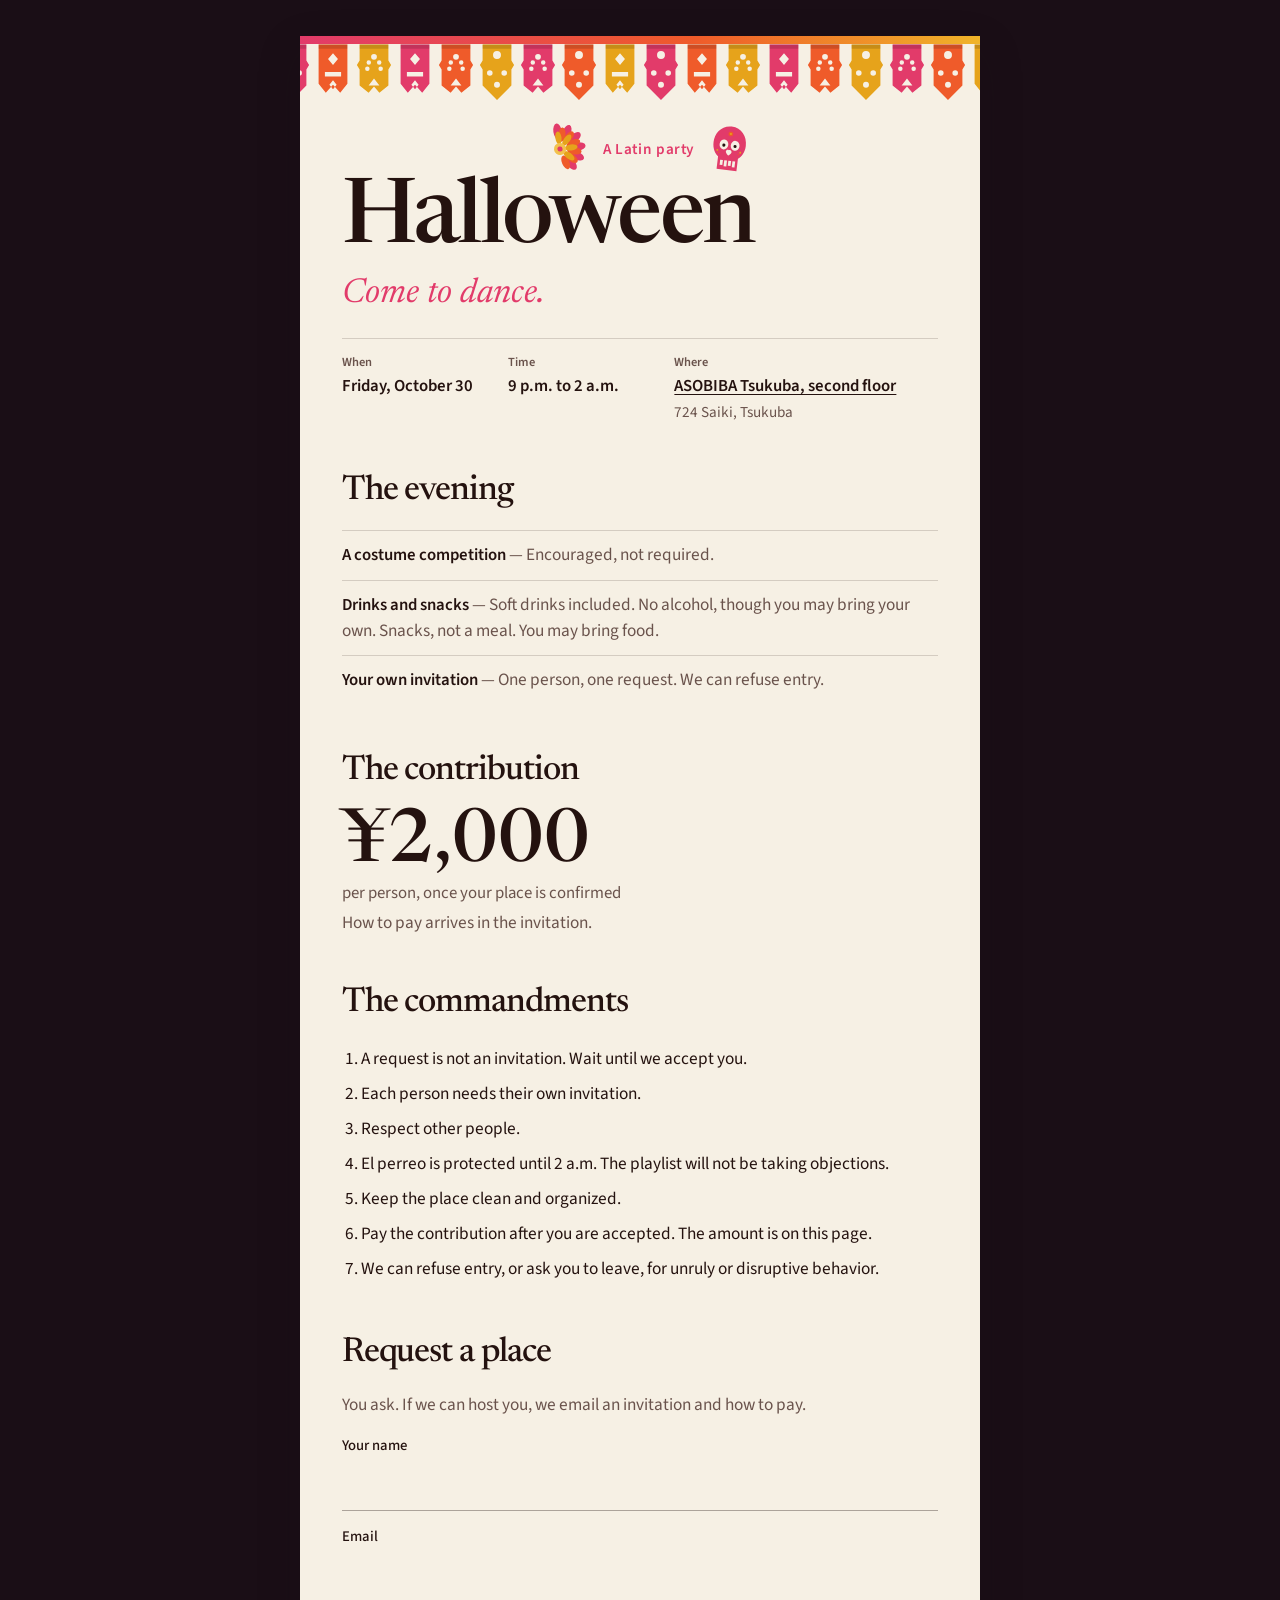
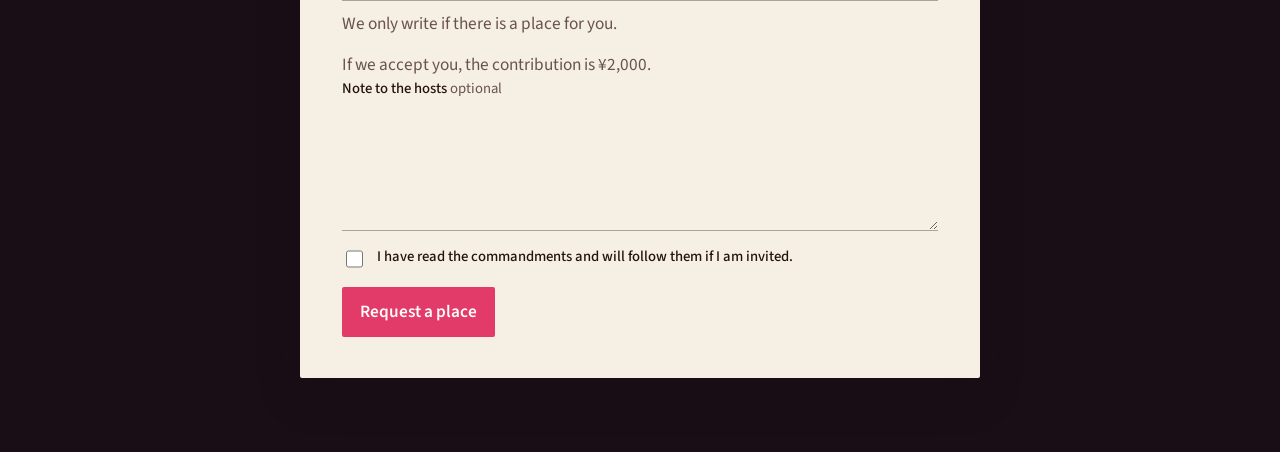
==== commit 6d3d41c8: "Keep the host list off the invitation after the account rename. Co-authored-by: Cursor <cursoragent@" ====
--- a/index.html
+++ b/index.html
@@ -163,10 +163,6 @@
           </p>
         </div>
       </section>
-
-      <footer class="footer">
-        <a href="admin.html">Host list</a>
-      </footer>
     </main>
     <noscript>
       <p class="card">This invitation needs JavaScript so the request form can run.</p>
--- a/css/styles.css
+++ b/css/styles.css
@@ -444,7 +444,54 @@
 
 .pill-pending { color: #fffaf6; background: var(--ember); }
 .pill-accepted { color: #fffaf6; background: var(--sage); }
+.pill-inside { color: #fffaf6; background: var(--gold-strong); }
 .pill-declined { color: var(--muted); border: 1px solid var(--line); }
+
+a.button { display: inline-block; text-decoration: none; text-align: center; }
+
+.header-links {
+  display: flex;
+  flex-direction: column;
+  align-items: flex-end;
+  gap: 0.35rem;
+}
+
+.code-panel img {
+  display: block;
+  width: min(260px, 100%);
+  height: auto;
+  margin: 0.6rem 0 0.8rem;
+  background: #fff;
+}
+
+.camera {
+  width: 100%;
+  aspect-ratio: 3 / 4;
+  object-fit: cover;
+  background: #24120f;
+  margin-bottom: 0.8rem;
+}
+
+.scan-result { margin-top: 1rem; padding: 1.1rem 1rem 1.2rem; }
+.scan-result h2 {
+  margin: 0.15rem 0 0.45rem;
+  color: inherit;
+  font-size: clamp(2.2rem, 8vw, 3.4rem);
+}
+.scan-result p { margin: 0.2rem 0; }
+.scan-result .eyebrow { color: inherit; }
+.scan-result .button { margin-top: 1rem; background: #fffaf6; color: #24120f; }
+.scan-welcome { background: #2f6b45; color: #fffaf6; }
+.scan-already { background: #ef5b2a; color: #fffaf6; }
+.scan-bad { background: #9d243c; color: #fffaf6; }
+
+.footer-links { margin-top: 1.4rem; }
+.footer-links .text-link {
+  border: 0;
+  padding: 0;
+  background: transparent;
+  cursor: pointer;
+}
 
 ::selection { background: rgba(226, 59, 106, 0.22); }
 
@@ -459,4 +506,5 @@
 @media (max-width: 640px) {
   .card { margin-top: 1.25rem; }
   .admin-header { align-items: flex-start; flex-direction: column; }
-}
+  .header-links { align-items: flex-start; }
+}
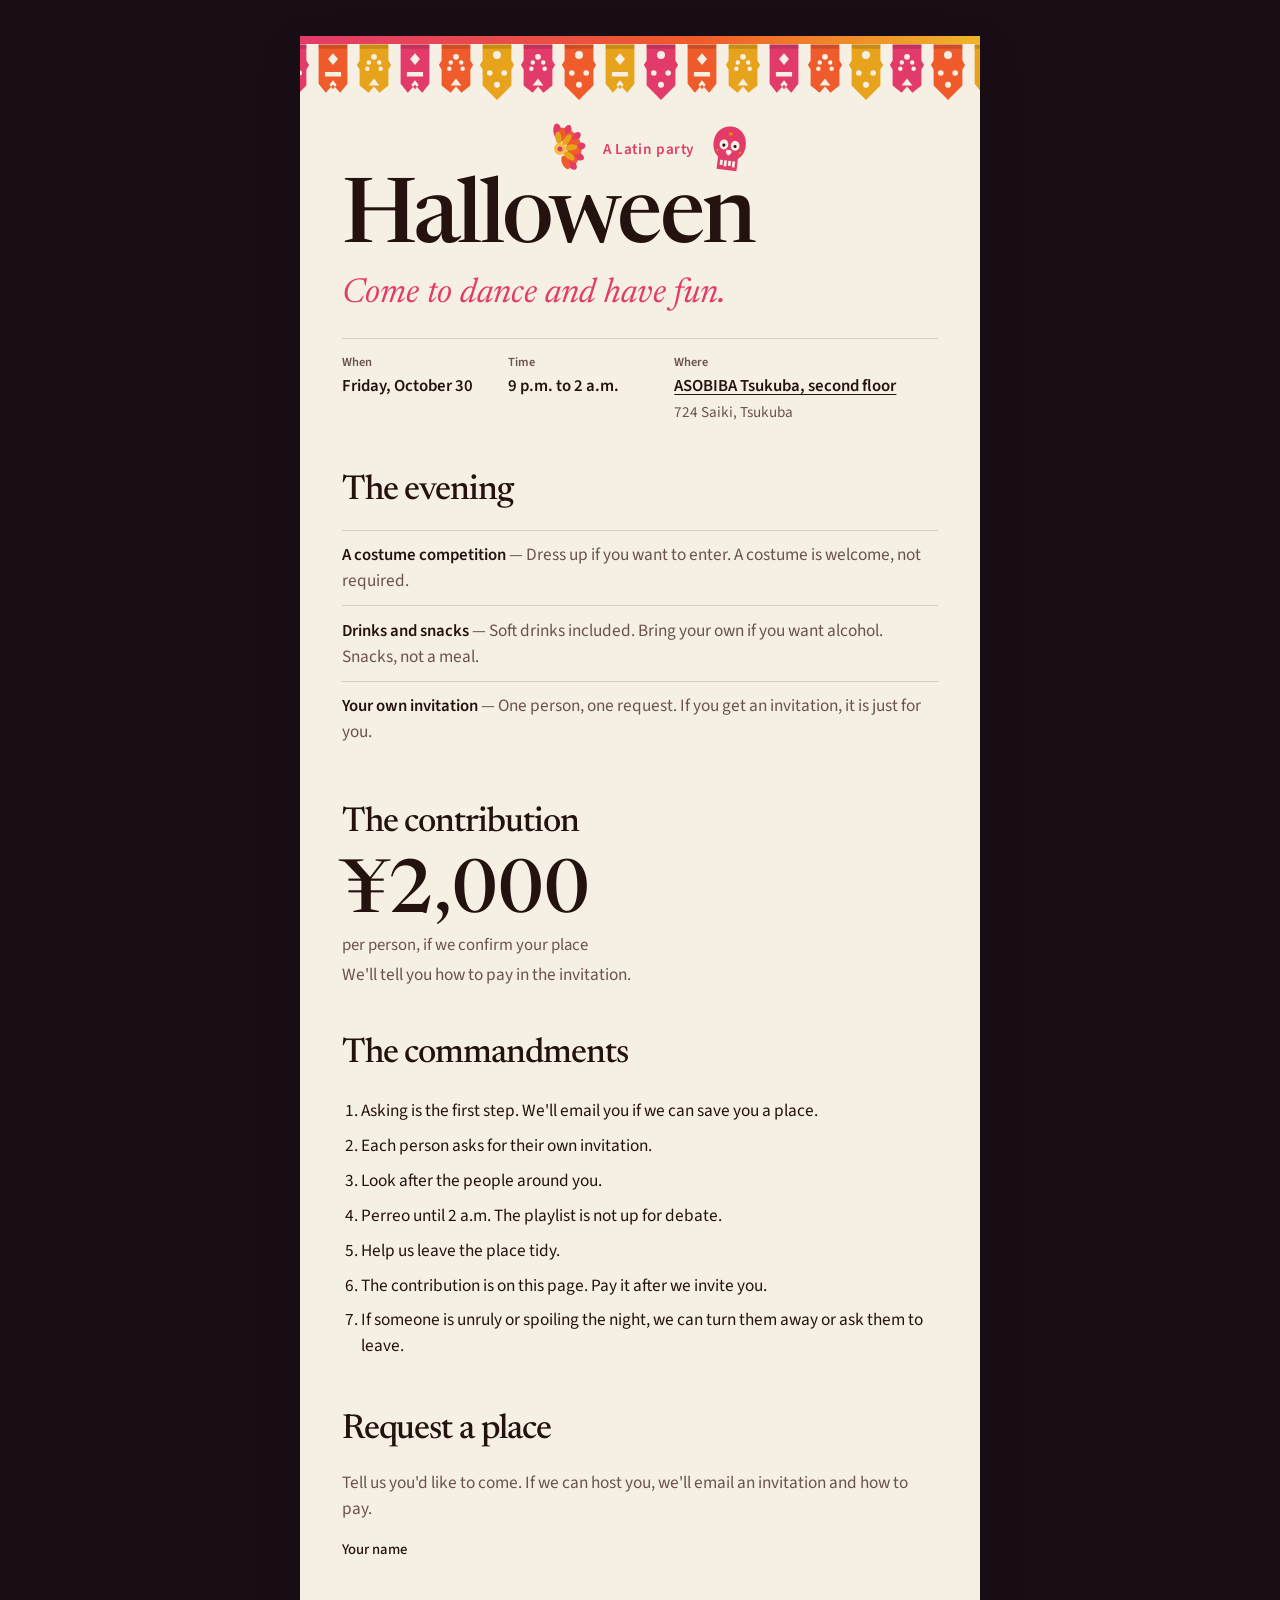
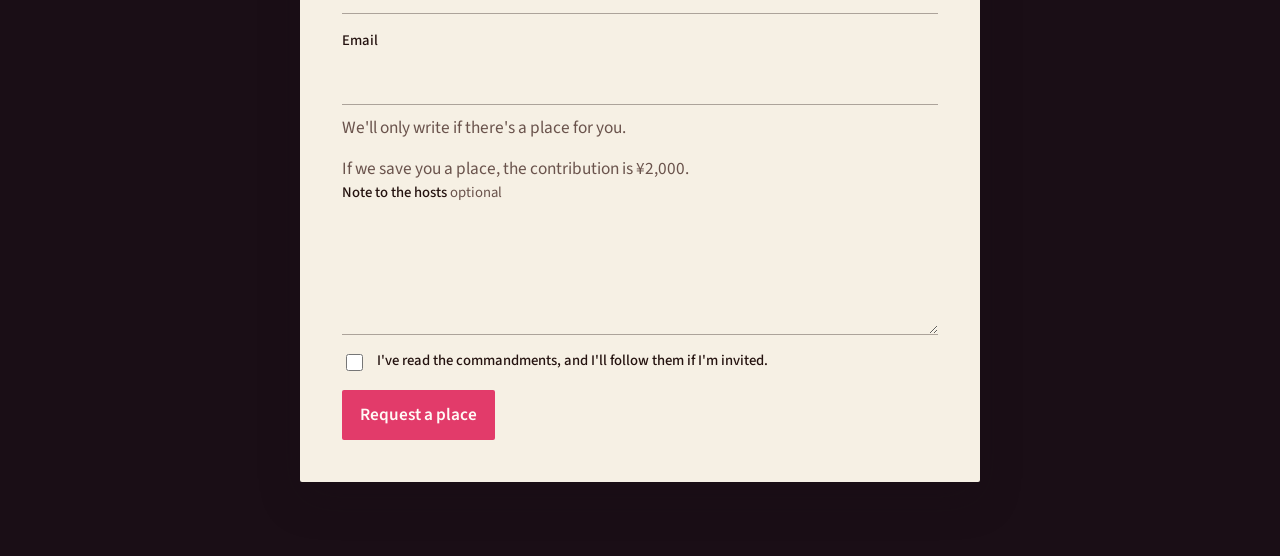
==== commit 09ae5577: "Make the invitation more welcoming and keep the firm rules easy to read. Co-authored-by: Cursor <cur" ====
--- a/index.html
+++ b/index.html
@@ -124,7 +124,7 @@
 
       <section class="section" aria-labelledby="request-title">
         <h2 id="request-title">Request a place</h2>
-        <p class="quiet ask-line">You ask. If we can host you, we email an invitation and how to pay.</p>
+        <p class="quiet ask-line">Tell us you'd like to come. If we can host you, we'll email an invitation and how to pay.</p>
 
         <form id="request-form" novalidate>
           <div class="field">
@@ -134,7 +134,7 @@
           <div class="field">
             <label for="email">Email</label>
             <input id="email" name="email" type="email" autocomplete="email" maxlength="120" required />
-            <p class="hint">We only write if there is a place for you.</p>
+            <p class="hint">We'll only write if there's a place for you.</p>
           </div>
           <p class="hint" id="estimate"></p>
           <div class="field">
@@ -147,7 +147,7 @@
           </div>
           <label class="check">
             <input id="agreed" name="agreed" type="checkbox" value="yes" required />
-            <span>I have read the commandments and will follow them if I am invited.</span>
+            <span>I've read the commandments, and I'll follow them if I'm invited.</span>
           </label>
           <p class="form-error" id="form-error" role="alert" hidden></p>
           <button class="button" id="submit-request" type="submit">Request a place</button>
@@ -157,9 +157,9 @@
           <p class="eyebrow">On the list</p>
           <h3>We have your request.</h3>
           <p>
-            This is not an invitation yet. If we can host you, we will email
+            You're on the list, which is not an invitation yet. If we can host you, we'll email
             <strong id="success-email"></strong>
-            with how to pay <strong id="success-price"></strong>. This invitation is for you only.
+            with how to pay <strong id="success-price"></strong>. That invitation is just for you.
           </p>
         </div>
       </section>
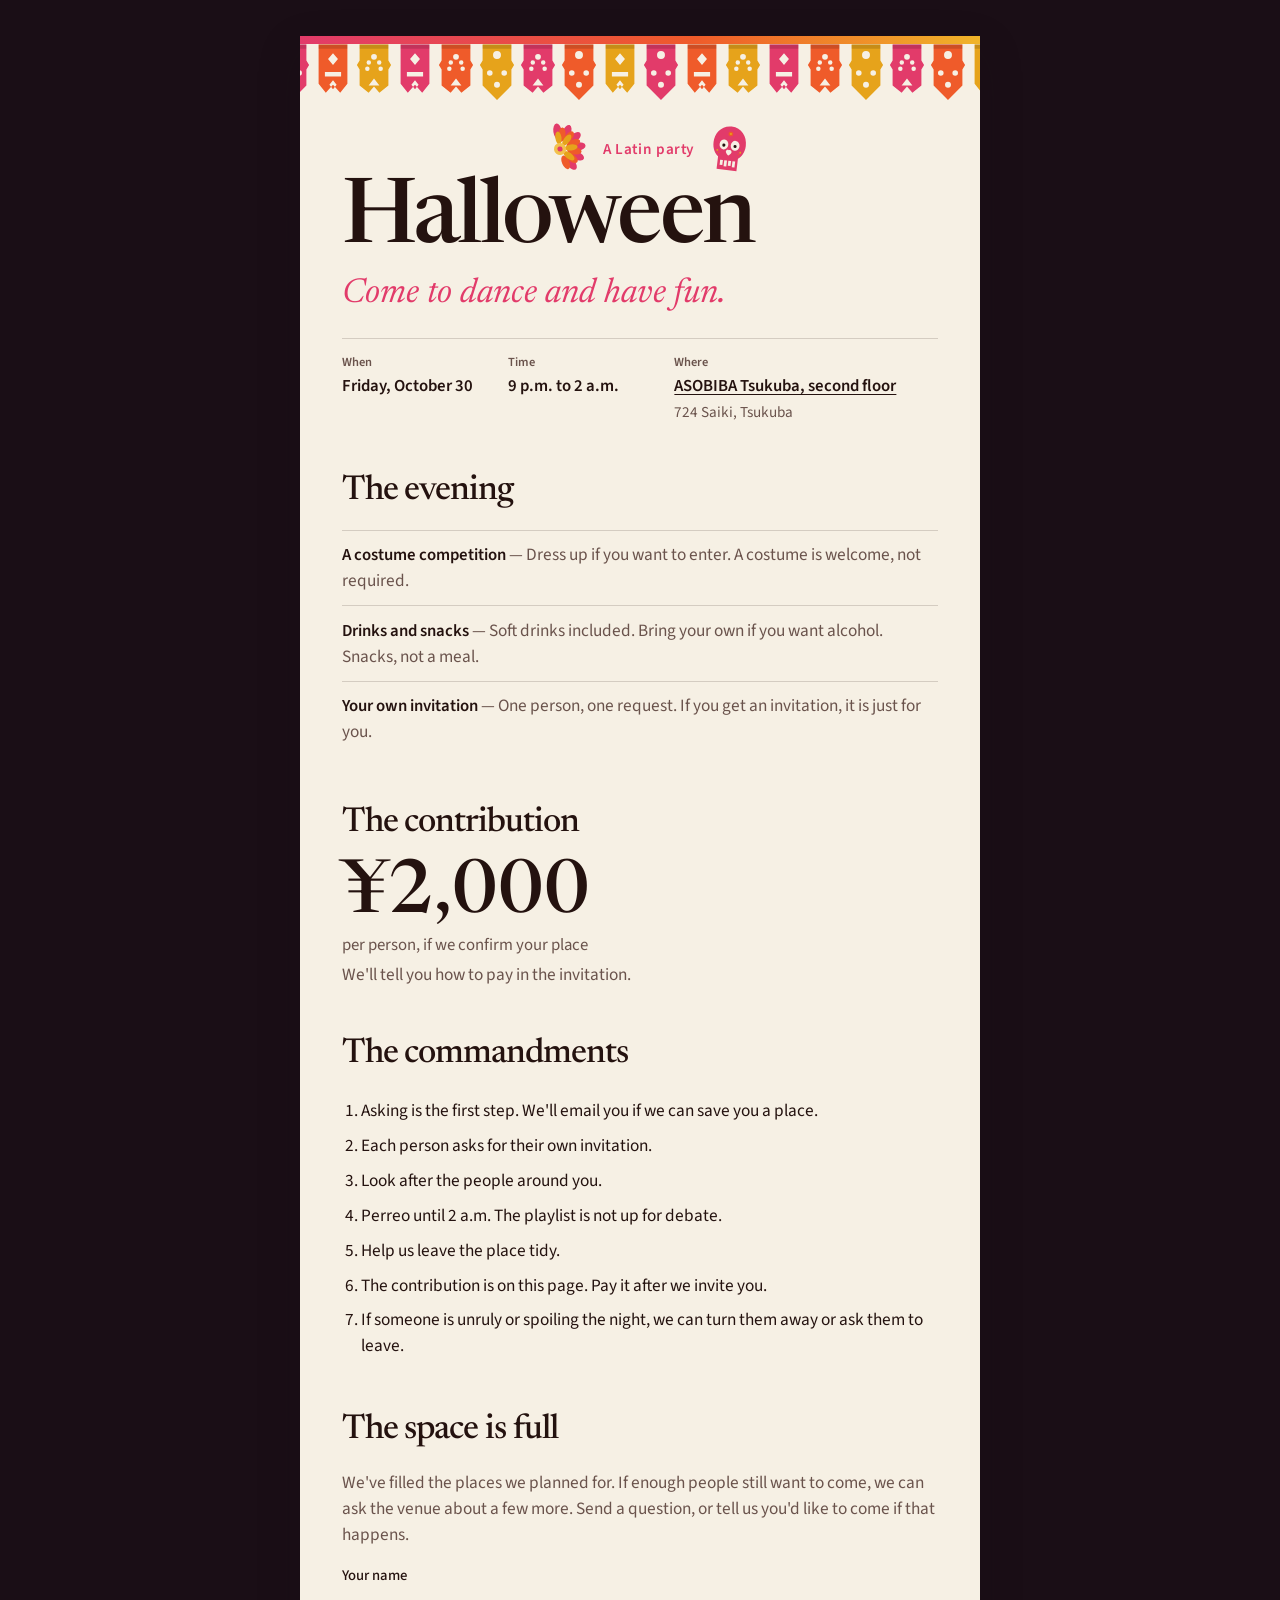
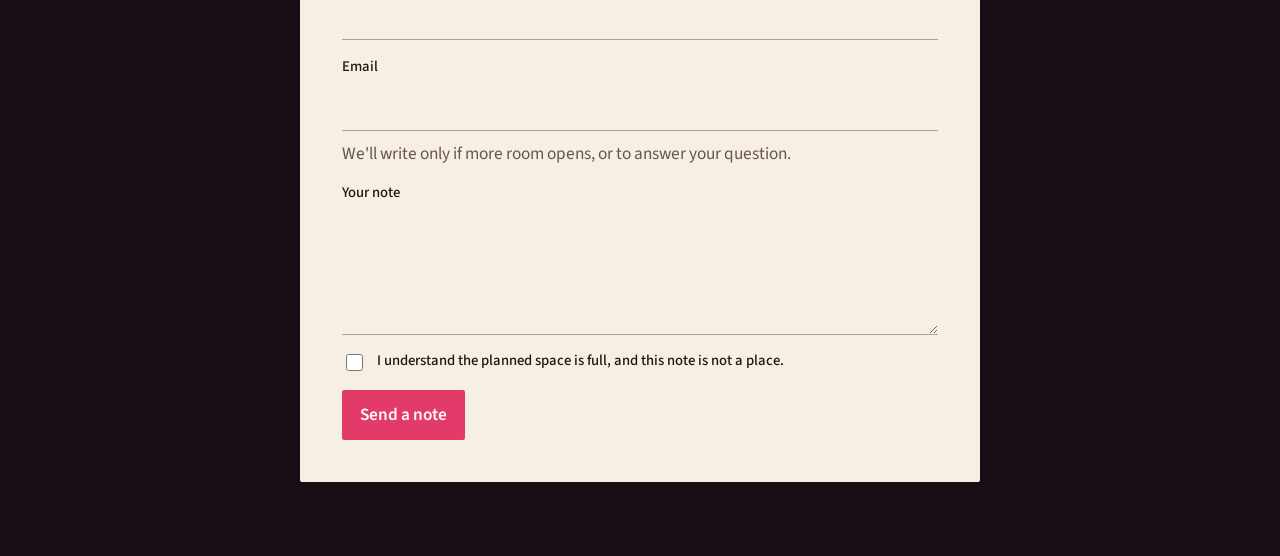
==== commit fabd1837: "Tell new guests the planned space is full and let them leave a note. Co-authored-by: Cursor <cursora" ====
--- a/index.html
+++ b/index.html
@@ -3,10 +3,10 @@
   <head>
     <meta charset="utf-8" />
     <meta name="viewport" content="width=device-width, initial-scale=1" />
-    <title>Halloween — request a place</title>
+    <title>Halloween — the space is full</title>
     <meta
       name="description"
-      content="A Latin party for Halloween at ASOBIBA Tsukuba on Friday, October 30."
+      content="The planned space for the Latin Halloween party at ASOBIBA Tsukuba is full. Leave a note if you still want to come or have a question."
     />
     <meta name="theme-color" content="#1a0e16" />
     <link rel="icon" href="favicon.svg" type="image/svg+xml" />
@@ -123,8 +123,8 @@
       </section>
 
       <section class="section" aria-labelledby="request-title">
-        <h2 id="request-title">Request a place</h2>
-        <p class="quiet ask-line">Tell us you'd like to come. If we can host you, we'll email an invitation and how to pay.</p>
+        <h2 id="request-title">The space is full</h2>
+        <p class="quiet ask-line">We've filled the places we planned for. If enough people still want to come, we can ask the venue about a few more. Send a question, or tell us you'd like to come if that happens.</p>
 
         <form id="request-form" novalidate>
           <div class="field">
@@ -134,12 +134,11 @@
           <div class="field">
             <label for="email">Email</label>
             <input id="email" name="email" type="email" autocomplete="email" maxlength="120" required />
-            <p class="hint">We'll only write if there's a place for you.</p>
+            <p class="hint">We'll write only if more room opens, or to answer your question.</p>
           </div>
-          <p class="hint" id="estimate"></p>
           <div class="field">
-            <label for="note">Note to the hosts <span class="optional">optional</span></label>
-            <textarea id="note" name="note" maxlength="400" rows="4"></textarea>
+            <label for="note">Your note</label>
+            <textarea id="note" name="note" maxlength="400" rows="4" required></textarea>
           </div>
           <div class="hp" aria-hidden="true">
             <label for="company">Company website</label>
@@ -147,19 +146,19 @@
           </div>
           <label class="check">
             <input id="agreed" name="agreed" type="checkbox" value="yes" required />
-            <span>I've read the commandments, and I'll follow them if I'm invited.</span>
+            <span>I understand the planned space is full, and this note is not a place.</span>
           </label>
           <p class="form-error" id="form-error" role="alert" hidden></p>
-          <button class="button" id="submit-request" type="submit">Request a place</button>
+          <button class="button" id="submit-request" type="submit">Send a note</button>
         </form>
 
         <div class="success" id="success" hidden>
-          <p class="eyebrow">On the list</p>
-          <h3>We have your request.</h3>
+          <p class="eyebrow">Received</p>
+          <h3>We have your note.</h3>
           <p>
-            You're on the list, which is not an invitation yet. If we can host you, we'll email
+            This is not an invitation. We'll email
             <strong id="success-email"></strong>
-            with how to pay <strong id="success-price"></strong>. That invitation is just for you.
+            only if the venue can give us more room, or to answer what you asked.
           </p>
         </div>
       </section>
--- a/css/styles.css
+++ b/css/styles.css
@@ -443,6 +443,7 @@
 }
 
 .pill-pending { color: #fffaf6; background: var(--ember); }
+.pill-note { color: var(--text); border: 1px solid var(--line); }
 .pill-accepted { color: #fffaf6; background: var(--sage); }
 .pill-inside { color: #fffaf6; background: var(--gold-strong); }
 .pill-declined { color: var(--muted); border: 1px solid var(--line); }
